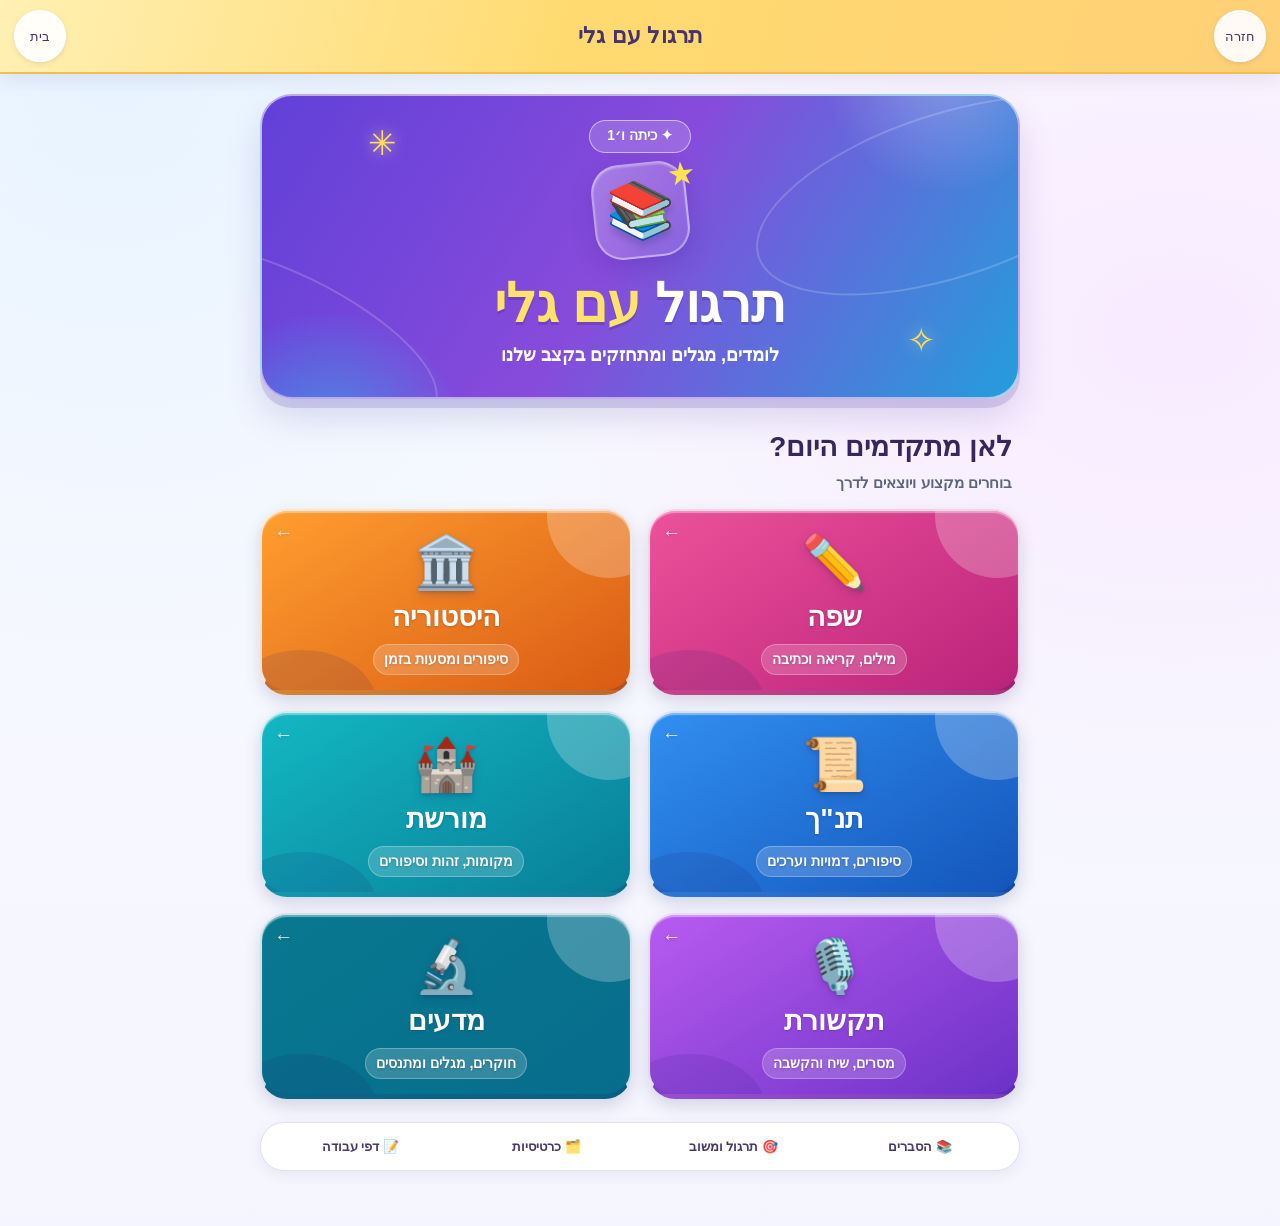
==== practice-with-gali/index.html @ 7881d9b2 "Release refreshed mobile lesson hub design with cache bust" ====
<!DOCTYPE html>
<html lang="he" dir="rtl">
<head>
<meta charset="utf-8">
<meta name="viewport" content="width=device-width, initial-scale=1, viewport-fit=cover">
<title>תרגול עם גלי</title>
<meta name="description" content="לומדים ומתרגלים עם גלי: שפה, מדעים, תנ״ך, היסטוריה, מורשת ותקשורת לכיתה ו׳">
<meta name="theme-color" content="#ffd269">
<link rel="manifest" href="./manifest.webmanifest?v=20261122l">
<link rel="icon" type="image/png" sizes="192x192" href="./icon-192.png">
<link rel="apple-touch-icon" href="./icon-192.png">
<meta name="mobile-web-app-capable" content="yes">
<meta name="apple-mobile-web-app-capable" content="yes">
<meta name="apple-mobile-web-app-title" content="תרגול עם גלי">
<link rel="stylesheet" href="styles.css?v=20261122p">
</head>
<body>
<header><button class="round noprint" id="back" aria-label="חזרה">חזרה</button><h1 id="ttl">תרגול עם גלי</h1><button class="round" id="home" aria-label="דף הבית">בית</button></header>
<main id="app"></main>

<script src="data-core.js"></script>
<script src="data-hebrew.js"></script>
<script src="data-science.js"></script>
<script src="app-core.js?v=20261122g"></script>
<script src="bible.js"></script>
<script src="history.js?v=20261122l"></script>
<script src="new-subjects.js?v=20261122m"></script>
<script src="feedback-and-ui.js?v=20261122p"></script>
<script src="learning-plus.js?v=20261122f"></script>
<script src="homework-hebrew.js?v=20261122c"></script>
<script src="homework-science.js?v=20261122c"></script>
<script src="homework-humanities.js?v=20261122l"></script>
<script src="bible-deepening.js?v=20261122d"></script>
<script src="homework-progression.js?v=20261122l"></script>
<script src="new-subjects-homework.js?v=20261122m"></script>
<script src="homework-ui.js?v=20261122i"></script>
<script>
if ('serviceWorker' in navigator) {
  window.addEventListener('load', function () {
    navigator.serviceWorker.register('./sw.js', {scope: './'}).catch(function (err) {
      console.warn('App service worker not available:', err);
    });
  });
}
</script>
</body>
</html>
---- practice-with-gali/styles.css ----
:root{--bg:#fffaf0;--ink:#2d2438;--card:#fff;--hdr:#ffb938;--hdr-ink:#fff;--shadow:rgba(0,0,0,.18);color-scheme:light;box-sizing:border-box;padding-top:env(safe-area-inset-top,0px);padding-bottom:env(safe-area-inset-bottom,0px)}
*{box-sizing:border-box}
html{scroll-padding-top:env(safe-area-inset-top,0px)}
body{margin:0;background:var(--bg);color:var(--ink);font-family:"Rubik","Heebo",Arial,sans-serif;font-size:18px;line-height:1.5}
body::before{content:"";position:fixed;inset:0 0 auto;height:env(safe-area-inset-top,0px);background:var(--hdr);z-index:10}
header{position:sticky;top:env(safe-area-inset-top,0px);z-index:9;background:var(--hdr);color:var(--hdr-ink);display:flex;align-items:center;gap:12px;padding:10px 14px;border-bottom:5px solid rgba(0,0,0,.15)}
header h1{flex:1;margin:0;text-align:center;font-size:1.35rem;font-weight:800;text-shadow:0 2px 0 rgba(0,0,0,.2)}
.round{width:52px;height:52px;border-radius:50%;border:0;background:#fff;color:#c2410c;font:800 1rem inherit;font-family:inherit;box-shadow:0 4px 0 var(--shadow);cursor:pointer}
.round:focus-visible,.card:focus-visible,.big:focus-visible,.opt:focus-visible{outline:4px solid #2563eb;outline-offset:3px}
main{max-width:720px;margin:0 auto;padding:16px 14px 40px}
h2{font-size:1.6rem;text-align:center;margin:6px 0 16px}
.grid{display:grid;grid-template-columns:1fr 1fr;gap:14px}
.card{border:0;border-radius:26px;color:#fff;font-family:inherit;font-weight:800;font-size:1.25rem;padding:22px 10px;min-height:130px;box-shadow:0 6px 0 var(--shadow);cursor:pointer;display:flex;flex-direction:column;align-items:center;justify-content:center;gap:6px;text-shadow:0 2px 0 rgba(0,0,0,.2)}
.card small{font-weight:500;font-size:.9rem;opacity:.95}
.card.soon{opacity:.6}
.big{display:block;width:100%;border:0;border-radius:28px;color:#fff;font-family:inherit;font-weight:800;font-size:1.6rem;padding:26px 10px;margin:0 0 16px;box-shadow:0 7px 0 var(--shadow);cursor:pointer;text-shadow:0 2px 0 rgba(0,0,0,.2)}
.c0{background:#f97316}.c1{background:#8b5cf6}.c2{background:#2f80d6}.c3{background:#d946a8}.c4{background:#16a085}
.red{background:#e5484d}.green{background:#2f9e5a}.blue{background:#2f80d6}.purple{background:#8b5cf6}
.panel{background:var(--card);border-radius:24px;padding:18px;box-shadow:0 5px 0 var(--shadow);margin-bottom:16px}
.video{aspect-ratio:16/9;width:100%;border:0;border-radius:18px;background:#000}
.note{text-align:center;opacity:.8;font-size:.95rem}
.q{font-size:1.3rem;font-weight:700;margin:0 0 14px}
.opt{display:block;width:100%;text-align:right;border:3px solid #c9bde6;background:var(--card);color:var(--ink);border-radius:18px;padding:14px;margin:0 0 10px;font:600 1.1rem inherit;font-family:inherit;cursor:pointer}
.opt.ok{background:#2f9e5a;border-color:#2f9e5a;color:#fff}
.opt.no{background:#e5484d;border-color:#e5484d;color:#fff}
.flip{perspective:900px;height:210px;margin-bottom:14px;cursor:pointer}
.flipin{position:relative;width:100%;height:100%;transition:transform .5s;transform-style:preserve-3d}
.flip.on .flipin{transform:rotateY(180deg)}
.face{position:absolute;inset:0;border-radius:24px;display:flex;align-items:center;justify-content:center;text-align:center;padding:18px;font-weight:800;font-size:1.5rem;color:#fff;backface-visibility:hidden;box-shadow:0 6px 0 var(--shadow)}
.back{transform:rotateY(180deg);font-size:1.2rem;font-weight:600}
.row{display:flex;gap:10px}
.row button{flex:1;border:0;border-radius:18px;padding:14px;color:#fff;font:700 1.1rem inherit;font-family:inherit;background:#6b5b95;box-shadow:0 4px 0 var(--shadow);cursor:pointer}
.stars{text-align:center;font-size:1.1rem;font-weight:700;color:#c2410c}
.ws li{margin:0 0 14px}
.line{display:inline-block;min-width:60%;border-bottom:2px solid currentColor}
.video-preview{border:2px solid #edb14d;margin:14px 0 20px}
.watch-link{display:block;text-align:center;background:#e5484d;color:white;text-decoration:none;font-weight:800;font-size:1.13rem;border-radius:18px;padding:14px 12px;margin-top:12px;box-shadow:0 4px 0 rgba(0,0,0,.14)}
.watch-link:focus-visible{outline:4px solid #2563eb;outline-offset:3px}
.movie-mark{font-size:.83rem;font-weight:600;color:var(--ink);background:var(--bg);border-radius:12px;padding:2px 9px;display:inline-block;margin-inline-start:4px;text-shadow:none}
@media (prefers-reduced-motion:reduce){.flipin{transition:none}}
@media print{header,.noprint,body::before{display:none}body{background:#fff;color:#000}}


/* מסלול למידה מדורג לנושא משפטים */
.guided{max-width:740px;margin:auto}
.guided-top{display:flex;justify-content:space-between;font-weight:700;font-size:.88rem;margin:8px 0}
.guided-track{height:9px;background:#e2d5f2;border-radius:99px;overflow:hidden;margin-bottom:20px}
.guided-track div{height:100%;background:#8b5cf6;transition:width .2s}
.guided-body p{margin-top:0}
.guided-example{border-right:4px solid #8b5cf6;background:var(--bg);border-radius:10px;margin:13px 0;padding:12px}
.guided-example strong{display:block}
.guided-example p{margin:7px 0 0;line-height:1.55}
.guided-tip{background:var(--bg);border-radius:12px;padding:12px;margin:14px 0 0!important}
.guided-try{background:var(--card);border:2px solid #8b5cf6;border-radius:15px;padding:12px 16px;margin:14px 0}
.guided-try summary{cursor:pointer;font-weight:700}
.guided-try>div{padding:12px 0 2px}
.guided-nav{display:grid;grid-template-columns:1fr 1fr;gap:12px;margin:18px 0}
.guided-nav button{font-family:inherit;padding:14px 10px;border:none;border-radius:13px;font-size:1rem;font-weight:700}
.guided-back{background:#e2d5f2;color:#2d2438}
.guided-next{background:#2f9e5a;color:#fff}
.guided-back:disabled{opacity:.5;cursor:not-allowed}
.guided-nav button:focus-visible,.hw-buttons button:focus-visible{outline:3px solid #2563eb;outline-offset:2px}

/* דפי עבודה מלאים, אחד מתוך שניים לכל שיעור */
.hw-picker{background:var(--card);padding:14px;border-radius:18px;margin-bottom:14px}
.hw-picker>p{margin:5px 0 12px}
.hw-buttons{display:grid;grid-template-columns:1fr 1fr;gap:10px;margin:15px 0}
.hw-buttons button{font:700 .98rem inherit;font-family:inherit;border:2px solid #a1a1aa;background:var(--card);color:var(--ink);border-radius:14px;padding:14px 6px;cursor:pointer}
.hw-buttons button.active{border-color:#2f80d6;background:#e1efff;color:#1d3d69}
.hw-page{background:#fff;color:#222;border:2px solid #dedede;border-radius:17px;padding:18px;margin:10px 0}
.hw-page h2{font-size:1.6rem;margin:0 0 5px}
.hw-subject{text-align:center;font-weight:700;margin:4px 0}
.hw-page h3{text-align:center;font-size:1.15rem;margin:8px 0 16px}
.hw-identity{display:flex;justify-content:space-between;gap:16px;margin:13px 0 16px;font-size:.92rem}
.hw-instructions{background:#f1f5f9;padding:11px;border-radius:10px;font-size:.9rem;line-height:1.5}
.hw-questions{padding-right:27px}
.hw-questions>li{padding:4px 0 17px;border-bottom:1px solid #e5e7eb;break-inside:avoid}
.hw-question-text{font-weight:700;line-height:1.65;white-space:pre-wrap;margin:8px 0}
.hw-answer{display:block;width:100%;font:1rem Arial,sans-serif;color:#222;background:#fff;border:1px solid #acb6c4;border-radius:10px;padding:11px;min-height:95px;resize:vertical;direction:rtl}
.hw-print-answer{display:none;white-space:pre-wrap;line-height:1.7}
.hw-lines{display:none}
.hw-footer{font-weight:700;border-top:1px solid #c9cdd3;padding-top:12px;margin-top:8px;font-size:.93rem}
.hw-bottom{margin:15px 0}
@media (max-width:400px){.hw-buttons{grid-template-columns:1fr}.hw-identity{flex-wrap:wrap}.hw-page{padding:12px}.guided-nav{gap:7px}}
@media print{
 @page{size:A4;margin:14mm}
 html,body{background:#fff!important;color:#000!important;font-size:12px!important}
 header,body::before,.hw-picker,.hw-bottom,.guided,.noprint{display:none!important}
 main{max-width:none;padding:0!important;margin:0!important}
 .hw-page{border:0;border-radius:0;box-shadow:none;padding:0;margin:0}
 .hw-page h2{font-size:19px}
 .hw-page h3{font-size:15px}
 .hw-instructions{font-size:12px;background:none;border:1px solid #ccc}
 .hw-questions>li{page-break-inside:avoid;break-inside:avoid;padding:5px 0 8px}
 .hw-question-text{font-size:12px}
 .hw-answer{display:none!important}
 .hw-print-answer{display:block;font-size:12px}
 .hw-print-answer:empty{display:none}
 .hw-lines{display:block;height:54px;border-bottom:1px solid #909090;
  background:repeating-linear-gradient(to bottom,transparent 0,transparent 25px,#c7c7c7 26px,transparent 27px);
  -webkit-print-color-adjust:exact;print-color-adjust:exact}
 .hw-footer{font-size:11px}
}

/* כפתור הגשת עבודות לטופס המוסדי */
.hw-submit-link{display:block;text-align:center;background:#24864c;color:#fff;text-decoration:none;font-weight:800;font-family:inherit;font-size:1.15rem;line-height:1.35;border-radius:18px;padding:16px 12px;box-shadow:0 4px 0 rgba(0,0,0,.14);margin:10px 0 8px}
.hw-submit-link:hover{background:#1e7040}
.hw-submit-link:focus-visible{outline:4px solid #2563eb;outline-offset:3px}

/* עיצוב מואר ואנרגטי לכיתה ו: רקע נקי וכרטיסים בצבעים חיים. */
:root{--bg:#f6f9ff;--ink:#26354a;--card:#ffffff;--hdr:#ffd269;--hdr-ink:#27364a;--shadow:rgba(34,54,85,.13);color-scheme:light}
body{background:var(--bg)}
header{border-bottom:3px solid #ffb64b}
header h1{text-shadow:none;letter-spacing:.15px}
.round{color:#315f85;box-shadow:0 2px 7px var(--shadow)}
.card{color:#fff;text-shadow:0 1px 2px rgba(0,0,0,.18);border:1px solid rgba(18,38,65,.08);box-shadow:0 5px 13px rgba(33,60,100,.17);transition:transform .15s ease,box-shadow .15s ease}
.card small{color:#fff;opacity:.95}
.card:hover{transform:translateY(-2px);box-shadow:0 8px 18px rgba(33,60,100,.20)}
.card:active{transform:translateY(1px)}
.c0{background:linear-gradient(145deg,#c84b19,#b93f14)}
.c1{background:linear-gradient(145deg,#7b49dd,#6134bb)}
.c2{background:linear-gradient(145deg,#1c71b8,#15639f)}
.c3{background:linear-gradient(145deg,#cb3988,#a82871)}
.c4{background:linear-gradient(145deg,#09846f,#087562)}
.grid>.card:nth-child(6){background:linear-gradient(145deg,#08788f,#076d8d)}
.face{color:#fff;text-shadow:0 1px 2px rgba(0,0,0,.16);box-shadow:0 4px 12px rgba(33,60,100,.17)}
.panel{border:1px solid #e0e8f2;box-shadow:0 3px 10px rgba(37,59,90,.09)}
.big{box-shadow:0 4px 11px rgba(37,59,90,.15);text-shadow:none}
.blue{background:#1769b3}.green{background:#147d57}.purple{background:#6d43c0}.red{background:#b83b59}
.opt{border:2px solid #cbdcee;box-shadow:none}
.opt:hover{border-color:#4589c3;background:#f2f8ff}
.opt.ok{background:#147d57;border-color:#147d57;color:#fff}
.opt.no{background:#b83b59;border-color:#b83b59;color:#fff}
.row button{background:#6554a6;box-shadow:0 3px 7px var(--shadow)}
.watch-link{background:#b83b59}
.stars{color:#ac4a17}
.guided-track{background:#dedcf5}
.guided-track div{background:#7652cb}
.guided-try{border-color:#7652cb}
.guided-back{background:#e4e0fa;color:#30244f}
.guided-next{background:#147d57}
.hw-picker{border:1px solid #dee7f2}
.hw-submit-link{background:#147d57}
.hw-submit-link:hover{background:#096c48}
@media (prefers-reduced-motion:reduce){.card{transition:none}.card:hover,.card:active{transform:none}}

/* חוויית משחק ולמידה | עיצוב מסך בית חדש */
body{background:radial-gradient(ellipse at 9% 5%,#e7f3ff 0%,transparent 38%),radial-gradient(ellipse at 92% 27%,#f9eaff 0%,transparent 43%),linear-gradient(180deg,#f8fbff 0%,#f5f5ff 100%);min-height:100vh}
main{max-width:790px}
header{background:linear-gradient(105deg,#fff0b3 0%,#ffda70 45%,#ffd076 100%);box-shadow:0 5px 18px rgba(64,52,118,.1);border-bottom:2px solid #f3bd4f}
header h1{font-size:clamp(1.15rem,3.8vw,1.4rem);color:#45326e}
.round{border:2px solid #fff;background:rgba(255,255,255,.92);color:#45326e;box-shadow:0 2px 5px rgba(74,54,120,.12)}
.home-screen{max-width:760px;margin:0 auto;padding-bottom:15px}
.home-hero{isolation:isolate;position:relative;text-align:center;border-radius:32px;margin:4px 0 27px;padding:24px 22px 28px;overflow:hidden;background:linear-gradient(122deg,#6140d8 0%,#874bdb 48%,#239edb 100%);box-shadow:0 9px 0 rgba(90,67,170,.18),0 19px 34px rgba(76,63,147,.17);border:2px solid rgba(255,255,255,.55);color:#fff}
.home-hero:before,.home-hero:after{content:"";position:absolute;z-index:-1;pointer-events:none;border-radius:50%}
.home-hero:before{width:240px;height:240px;top:-145px;right:-48px;background:radial-gradient(circle,rgba(255,255,255,.26),transparent 72%)}
.home-hero:after{width:270px;height:270px;bottom:-187px;left:-70px;background:radial-gradient(circle,rgba(22,216,243,.5),transparent 74%)}
.hero-orbit{position:absolute;z-index:-1;border:2px solid rgba(255,255,255,.18);border-radius:50%;pointer-events:none}
.hero-orbit-a{width:400px;height:165px;top:17px;right:-130px;transform:rotate(-18deg)}
.hero-orbit-b{width:330px;height:120px;bottom:4px;left:-140px;transform:rotate(26deg)}
.hero-tag{display:inline-block;border-radius:99px;padding:5px 17px;border:1px solid rgba(255,255,255,.55);background:rgba(255,255,255,.17);font-size:.86rem;font-weight:800}
.hero-sparkle{position:absolute;color:#ffdf58;font-size:2.1rem;pointer-events:none;text-shadow:0 0 15px rgba(255,246,179,.7)}
.hero-sparkle-a{top:23px;left:14%}.hero-sparkle-b{bottom:30px;right:11%}
.hero-emblem{position:relative;display:flex;align-items:center;justify-content:center;width:95px;height:95px;margin:10px auto 0;border-radius:28px;background:linear-gradient(130deg,rgba(255,255,255,.29),rgba(255,255,255,.09));border:2px solid rgba(255,255,255,.4);box-shadow:inset 0 1px 2px rgba(255,255,255,.3),0 8px 23px rgba(36,24,125,.18);transform:rotate(-6deg)}
.hero-emblem-book{font-size:3.45rem;filter:drop-shadow(0 6px 3px rgba(13,34,88,.19));transform:rotate(6deg)}
.hero-emblem-star{position:absolute;top:-11px;right:-13px;font-size:2rem;color:#ffe44f}
.home-hero h2{color:#fff;font-size:clamp(2.15rem,7vw,3.3rem);line-height:1.11;margin:17px 0 8px;font-weight:900;text-shadow:0 3px 0 rgba(52,36,129,.25)}
.home-hero h2 span{color:#ffe26a}
.hero-description{font-size:clamp(.98rem,3.1vw,1.14rem);font-weight:700;margin:5px auto 0;color:#fff}
.home-section-heading{text-align:right;margin:0 8px 15px}
.home-section-heading h2{font-size:clamp(1.35rem,4vw,1.75rem);margin:0 0 3px;text-align:right;color:#35285e}
.home-section-heading p{margin:0;color:#59657c;font-size:.96rem;font-weight:600}
.home-grid{gap:16px}
.home-grid .subject-tile{isolation:isolate;position:relative;min-height:186px;padding:16px 12px 14px;overflow:hidden;border:2px solid rgba(255,255,255,.8);border-bottom:5px solid rgba(25,27,85,.18);border-radius:27px;color:#fff;text-shadow:0 1px 3px rgba(35,20,87,.2);box-shadow:0 7px 16px rgba(51,52,102,.17),inset 0 2px 1px rgba(255,255,255,.4);transition:transform .16s ease,box-shadow .16s ease}
.home-grid .subject-tile:before{content:"";position:absolute;width:125px;height:125px;top:-58px;right:-42px;border-radius:50%;background:rgba(255,255,255,.23);z-index:-1}
.home-grid .subject-tile:after{content:"";position:absolute;width:150px;height:110px;bottom:-70px;left:-35px;border-radius:50%;background:rgba(25,25,108,.12);z-index:-1}
.home-grid .subject-tile:hover{transform:translateY(-4px);box-shadow:0 12px 23px rgba(51,52,102,.22),inset 0 2px 1px rgba(255,255,255,.4)}
.home-grid .subject-tile:active{transform:translateY(2px)}
.tile-icon{display:grid;place-items:center;font-size:3.25rem;line-height:1.15;filter:drop-shadow(0 4px 4px rgba(25,25,70,.17));margin-bottom:2px}
.tile-title{font-size:clamp(1.28rem,4.7vw,1.75rem);line-height:1.15;font-weight:900}
.tile-subtitle{font-size:clamp(.75rem,2.4vw,.89rem);font-weight:700;line-height:1.3;color:#fff;background:rgba(255,255,255,.18);border:1px solid rgba(255,255,255,.27);padding:5px 10px;border-radius:999px;margin-top:5px}
.tile-arrow{position:absolute;left:12px;top:11px;color:#fff;font-size:1.2rem;opacity:.85}
.home-grid .tone-language{background:linear-gradient(148deg,#ec519a,#bb237a)}
.home-grid .tone-history{background:linear-gradient(148deg,#ff9e2f,#d95b14)}
.home-grid .tone-bible{background:linear-gradient(148deg,#318ff0,#1455bb)}
.home-grid .tone-heritage{background:linear-gradient(148deg,#13b7c3,#087e99)}
.home-grid .tone-communication{background:linear-gradient(148deg,#b85bf0,#6c31c7)}
.home-grid .tone-science{background:linear-gradient(148deg,#10bfa4,#07856f)}
.home-benefits{display:grid;grid-template-columns:repeat(4,1fr);gap:8px;background:#fff;border:1px solid #e4dcfb;box-shadow:0 4px 13px rgba(74,61,129,.08);padding:14px 10px;border-radius:24px;margin-top:23px}
.home-benefits span{font-size:.81rem;white-space:nowrap;text-align:center;color:#47376f;font-weight:800}
@media(max-width:540px){main{padding:11px 12px 30px}.home-hero{border-radius:25px;padding:20px 13px 23px;margin-bottom:24px}.hero-emblem{width:79px;height:79px;border-radius:22px}.hero-emblem-book{font-size:2.9rem}.home-grid{gap:11px}.home-grid .subject-tile{min-height:154px;padding:10px 6px;border-radius:21px}.tile-icon{font-size:2.7rem}.tile-subtitle{font-size:.73rem;padding:4px 5px}.home-benefits{grid-template-columns:repeat(2,1fr)}}
@media(max-width:350px){.home-grid{grid-template-columns:1fr}.home-grid .subject-tile{min-height:140px}}
@media(prefers-reduced-motion:reduce){.home-grid .subject-tile{transition:none}.home-grid .subject-tile:hover,.home-grid .subject-tile:active{transform:none}}
@media print{body{background:#fff!important}.home-screen{display:none!important}}
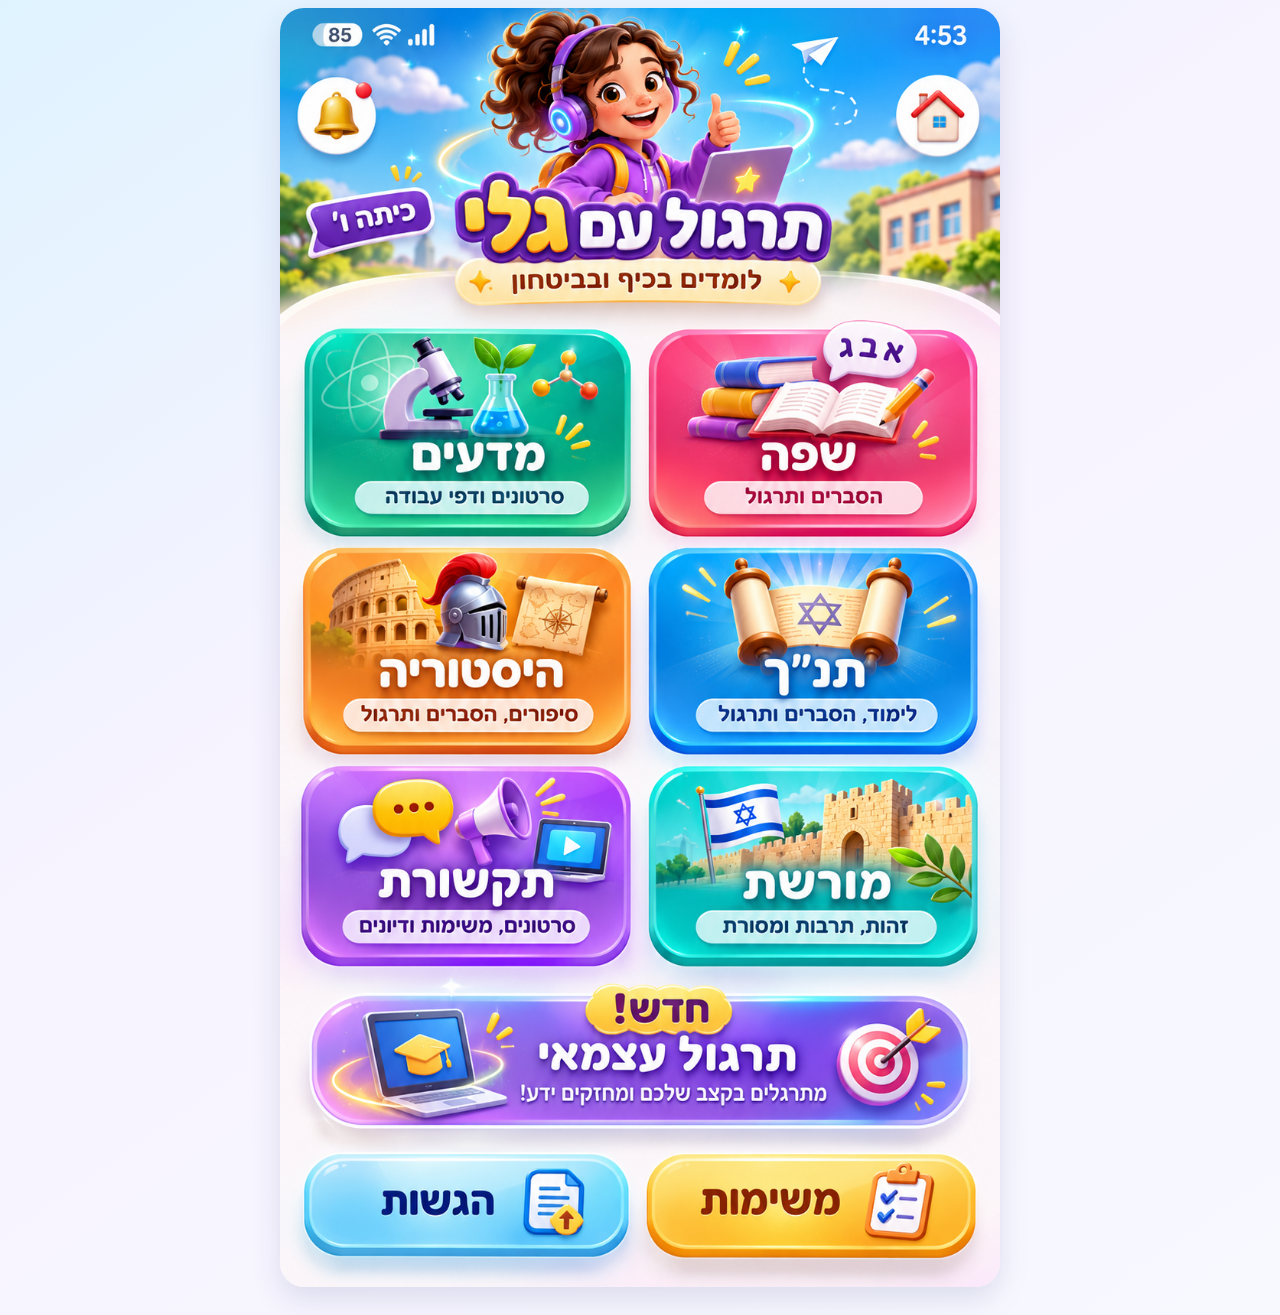
==== commit 27a2a1cd: "Release exact illustrated home screen with functional subject buttons" ====
--- a/practice-with-gali/index.html
+++ b/practice-with-gali/index.html
@@ -12,7 +12,7 @@
 <meta name="mobile-web-app-capable" content="yes">
 <meta name="apple-mobile-web-app-capable" content="yes">
 <meta name="apple-mobile-web-app-title" content="תרגול עם גלי">
-<link rel="stylesheet" href="styles.css?v=20261122p">
+<link rel="stylesheet" href="styles.css?v=20261122q">
 </head>
 <body>
 <header><button class="round noprint" id="back" aria-label="חזרה">חזרה</button><h1 id="ttl">תרגול עם גלי</h1><button class="round" id="home" aria-label="דף הבית">בית</button></header>
@@ -25,7 +25,7 @@
 <script src="bible.js"></script>
 <script src="history.js?v=20261122l"></script>
 <script src="new-subjects.js?v=20261122m"></script>
-<script src="feedback-and-ui.js?v=20261122p"></script>
+<script src="feedback-and-ui.js?v=20261122q"></script>
 <script src="learning-plus.js?v=20261122f"></script>
 <script src="homework-hebrew.js?v=20261122c"></script>
 <script src="homework-science.js?v=20261122c"></script>
--- a/practice-with-gali/styles.css
+++ b/practice-with-gali/styles.css
@@ -193,3 +193,39 @@
 @media(max-width:350px){.home-grid{grid-template-columns:1fr}.home-grid .subject-tile{min-height:140px}}
 @media(prefers-reduced-motion:reduce){.home-grid .subject-tile{transition:none}.home-grid .subject-tile:hover,.home-grid .subject-tile:active{transform:none}}
 @media print{body{background:#fff!important}.home-screen{display:none!important}}
+
+/* מסך בית המבוסס על האיור המקורי שאושר. אזורי הלחיצה מתאימים לקובץ 941x1672. */
+.illustrated-home{position:relative;width:100%;max-width:720px;margin:0 auto;line-height:0;isolation:isolate}
+.illustrated-home .illustrated-image{display:block;width:100%;height:auto;max-width:100%;border-radius:24px;box-shadow:0 13px 30px rgba(44,50,117,.13)}
+.illustrated-hit{position:absolute;z-index:2;display:block;opacity:1;background:transparent;border:0;border-radius:23px;padding:0;cursor:pointer;touch-action:manipulation;-webkit-tap-highlight-color:rgba(88,51,178,.22);transition:background-color .15s ease,box-shadow .15s ease}
+.illustrated-hit:hover{background:rgba(255,255,255,.065);box-shadow:inset 0 0 0 3px rgba(255,255,255,.7),0 0 0 2px rgba(91,65,166,.18)}
+.illustrated-hit:active{background:rgba(255,255,255,.14);box-shadow:inset 0 0 0 4px rgba(255,255,255,.75)}
+.illustrated-hit:focus-visible{outline:4px solid #2039a4;outline-offset:-2px;background:rgba(255,255,255,.12)}
+.illustrated-home .art-science{left:3%;top:24.55%;width:45.1%;height:16.1%}
+.illustrated-home .art-hebrew{left:50.6%;top:24.55%;width:46.2%;height:16.1%}
+.illustrated-home .art-history{left:3%;top:41.52%;width:45.1%;height:16.1%}
+.illustrated-home .art-bible{left:50.6%;top:41.52%;width:46.2%;height:16.1%}
+.illustrated-home .art-communication{left:3%;top:58.48%;width:45.1%;height:16.55%}
+.illustrated-home .art-heritage{left:50.6%;top:58.48%;width:46.2%;height:16.55%}
+.illustrated-home .art-practice{left:5%;top:76.48%;width:90%;height:10.3%;border-radius:44px}
+.illustrated-home .art-submit{left:3%;top:88.25%;width:45.1%;height:9.35%;border-radius:42px}
+.illustrated-home .art-tasks{left:50.6%;top:88.25%;width:46.2%;height:9.35%;border-radius:42px}
+.sr-only{position:absolute!important;width:1px!important;height:1px!important;padding:0!important;margin:-1px!important;overflow:hidden!important;clip:rect(0,0,0,0)!important;white-space:nowrap!important;border:0!important}
+body:has(.illustrated-home) header{display:none}
+body:has(.illustrated-home) main{max-width:760px;padding:8px 12px 28px}
+body:has(.illustrated-home){background:linear-gradient(145deg,#dff3ff 0%,#f7f3ff 42%,#f7f9ff 100%)}
+.illustrated-fallback{line-height:1.5;margin:12px auto 30px;padding:20px;border-radius:22px;background:#fff}
+.illustrated-fallback[hidden]{display:none!important}
+.illustrated-fallback .grid{margin:15px 0}
+.illustrated-fallback .card{min-height:112px}
+.assignment-hub{line-height:1.5}
+.assignment-topic{font-weight:700;margin:15px 0 9px;color:#51488a}
+.assignment-status{display:block;font-weight:600;color:#695a99;margin-top:6px}
+@media(max-width:600px){
+ body:has(.illustrated-home) main{padding:0 0 18px}
+ .illustrated-home .illustrated-image{border-radius:0;box-shadow:none}
+ .illustrated-hit{border-radius:15px}
+ .illustrated-home .art-practice,.illustrated-home .art-tasks,.illustrated-home .art-submit{border-radius:22px}
+}
+@media(prefers-reduced-motion:reduce){.illustrated-hit{transition:none}}
+@media print{.illustrated-home{display:none!important}}
